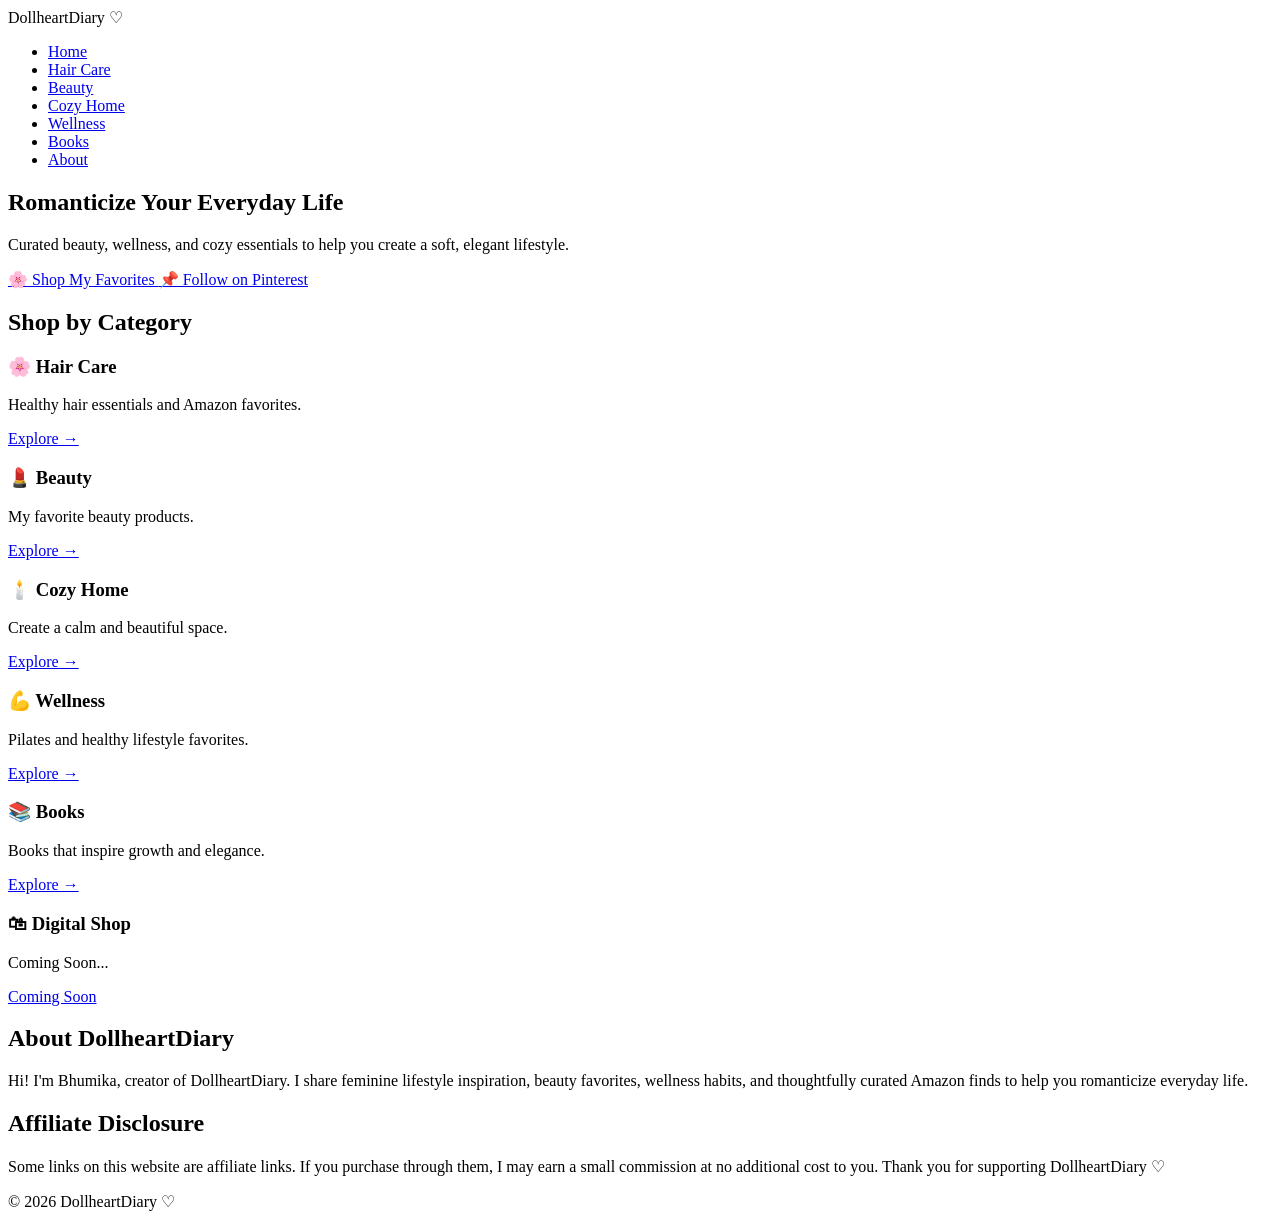
==== index.html @ 49caf3e5 "Add initial index.html for DollheartDiary website This is the initial commit of the index.html file," ====
<!DOCTYPE html>
<html lang="en">
<head>
<meta charset="UTF-8">
<meta name="viewport" content="width=device-width, initial-scale=1.0">

<title>DollheartDiary ♡ | Soft Beauty & Lifestyle</title>

<meta name="description" content="Romanticize your everyday life with soft beauty, wellness, cozy home inspiration, and carefully curated Amazon favorites.">

<link rel="preconnect" href="https://fonts.googleapis.com">
<link rel="preconnect" href="https://fonts.gstatic.com" crossorigin>

<link href="https://fonts.googleapis.com/css2?family=Playfair+Display:wght@500;600;700&family=Poppins:wght@300;400;500;600&display=swap" rel="stylesheet">

<link rel="stylesheet" href="style.css">
</head>

<body>

<header>

<nav class="navbar">

<div class="logo">
DollheartDiary ♡
</div>

<ul>

<li><a href="index.html">Home</a></li>

<li><a href="haircare.html">Hair Care</a></li>

<li><a href="beauty.html">Beauty</a></li>

<li><a href="cozyhome.html">Cozy Home</a></li>

<li><a href="wellness.html">Wellness</a></li>

<li><a href="books.html">Books</a></li>

<li><a href="about.html">About</a></li>

</ul>

</nav>

</header>

<section class="hero">

<div class="hero-content">

<h1>
Romanticize Your Everyday Life
</h1>

<p>

Curated beauty, wellness, and cozy essentials to help you create a soft, elegant lifestyle.

</p>

<div class="hero-buttons">

<a href="haircare.html" class="btn">

🌸 Shop My Favorites

</a>

<a href="https://www.pinterest.com/dollheartdiary/" class="btn-outline">

📌 Follow on Pinterest

</a>

</div>

</div>

</section>

<section class="categories">

<h2>

Shop by Category

</h2>

<div class="grid">

<div class="card">

<h3>🌸 Hair Care</h3>

<p>

Healthy hair essentials and Amazon favorites.

</p>

<a href="haircare.html">

Explore →

</a>

</div>

<div class="card">

<h3>💄 Beauty</h3>

<p>

My favorite beauty products.

</p>

<a href="beauty.html">

Explore →

</a>

</div>

<div class="card">

<h3>🕯️ Cozy Home</h3>

<p>

Create a calm and beautiful space.

</p>

<a href="cozyhome.html">

Explore →

</a>

</div>

<div class="card">

<h3>💪 Wellness</h3>

<p>

Pilates and healthy lifestyle favorites.

</p>

<a href="wellness.html">

Explore →

</a>

</div>

<div class="card">

<h3>📚 Books</h3>

<p>

Books that inspire growth and elegance.

</p>

<a href="books.html">

Explore →

</a>

</div>

<div class="card">

<h3>🛍 Digital Shop</h3>

<p>

Coming Soon...

</p>

<a href="#">

Coming Soon</a>

</div>

</div>

</section>

<section class="about">

<h2>
About DollheartDiary
</h2>

<p>

Hi! I'm Bhumika, creator of DollheartDiary.

I share feminine lifestyle inspiration, beauty favorites, wellness habits, and thoughtfully curated Amazon finds to help you romanticize everyday life.

</p>

</section>

<section class="affiliate">

<h2>

Affiliate Disclosure

</h2>

<p>

Some links on this website are affiliate links. If you purchase through them, I may earn a small commission at no additional cost to you. Thank you for supporting DollheartDiary ♡

</p>

</section>

<footer>

<p>

© 2026 DollheartDiary ♡

</p>

</footer>

<script src="script.js"></script>

</body>
  </html>
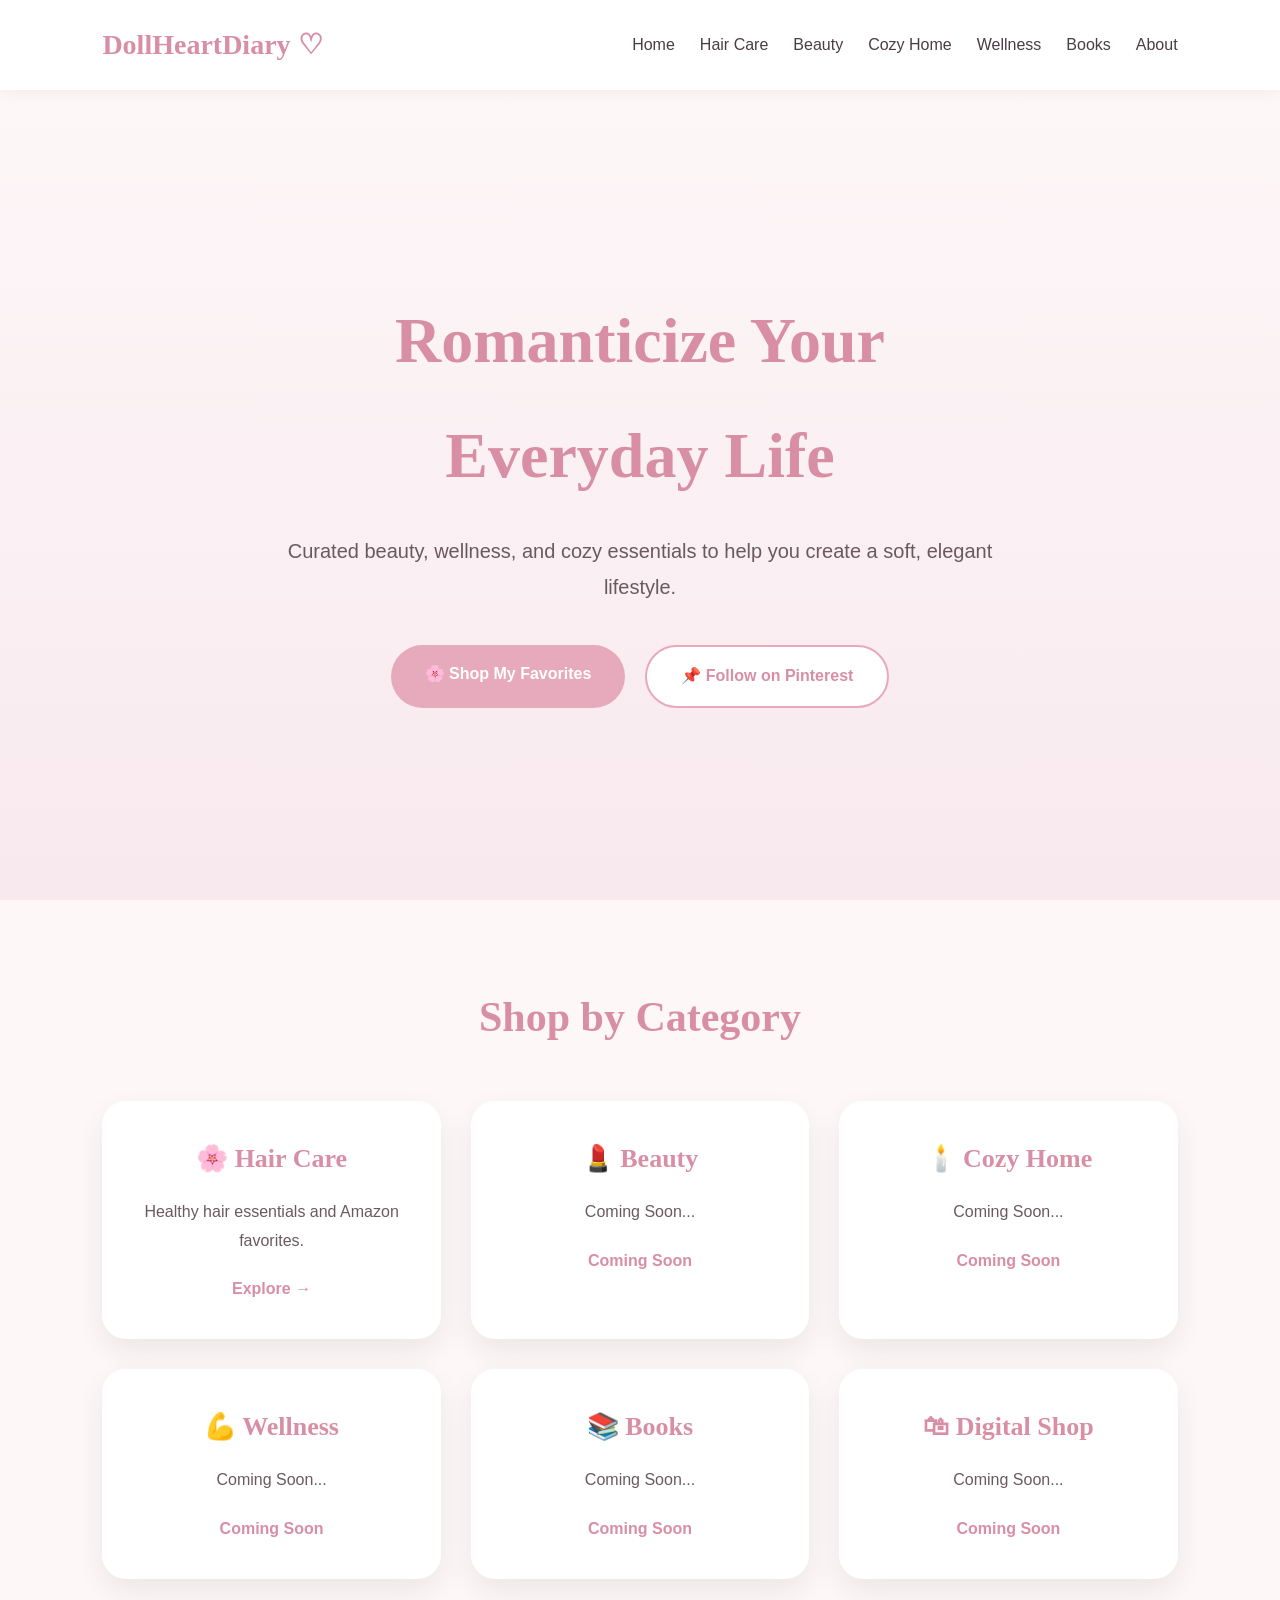
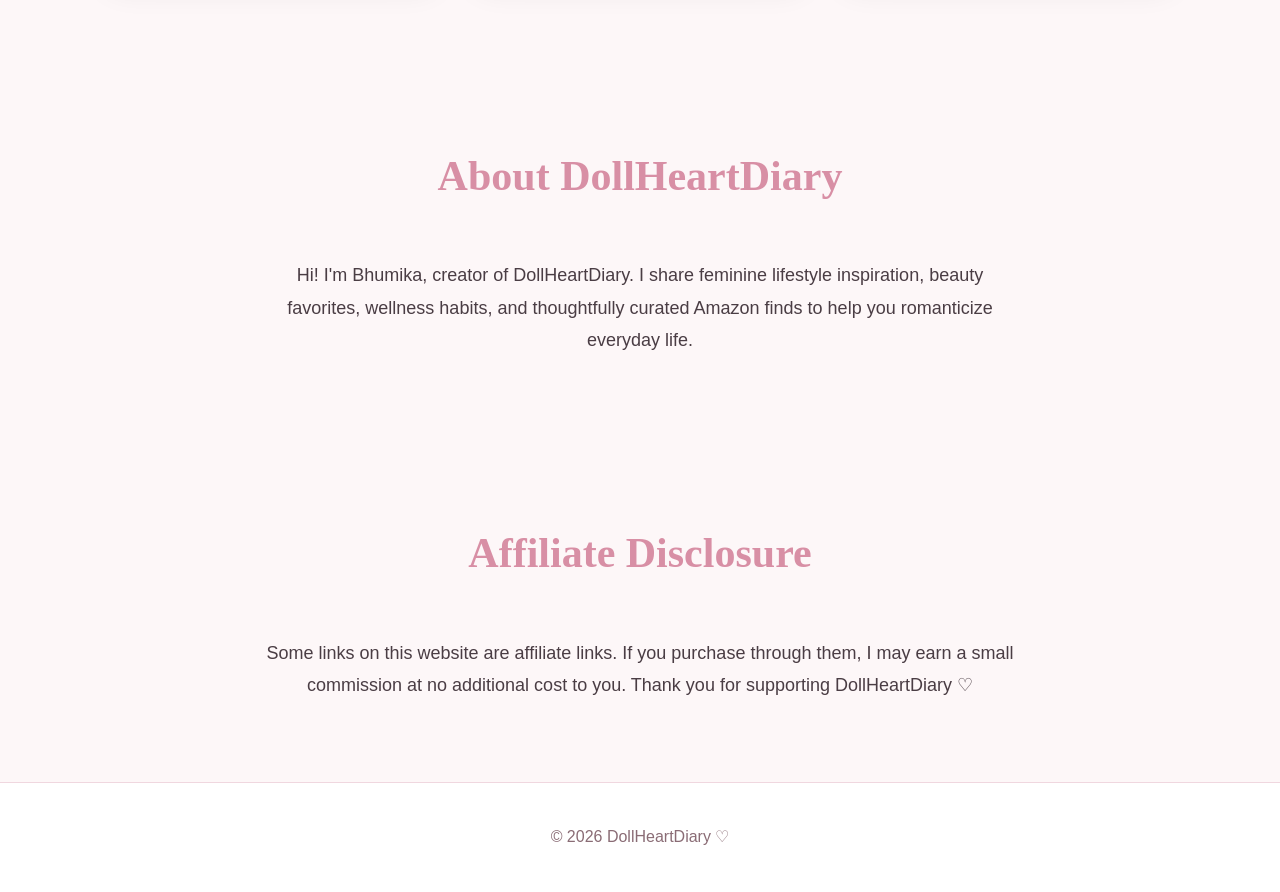
==== commit 51157a83: "Fix casing in title and update navigation links" ====
--- a/index.html
+++ b/index.html
@@ -4,7 +4,7 @@
 <meta charset="UTF-8">
 <meta name="viewport" content="width=device-width, initial-scale=1.0">
 
-<title>DollheartDiary ♡ | Soft Beauty & Lifestyle</title>
+<title>DollHeartDiary ♡ | Soft Beauty & Lifestyle</title>
 
 <meta name="description" content="Romanticize your everyday life with soft beauty, wellness, cozy home inspiration, and carefully curated Amazon favorites.">
 
@@ -23,25 +23,17 @@
 <nav class="navbar">
 
 <div class="logo">
-DollheartDiary ♡
+DollHeartDiary ♡
 </div>
 
 <ul>
-
 <li><a href="index.html">Home</a></li>
-
-<li><a href="haircare.html">Hair Care</a></li>
-
-<li><a href="beauty.html">Beauty</a></li>
-
-<li><a href="cozyhome.html">Cozy Home</a></li>
-
-<li><a href="wellness.html">Wellness</a></li>
-
-<li><a href="books.html">Books</a></li>
-
-<li><a href="about.html">About</a></li>
-
+<li><a href="hair-care.html">Hair Care</a></li>
+<li><a href="#">Beauty</a></li>
+<li><a href="#">Cozy Home</a></li>
+<li><a href="#">Wellness</a></li>
+<li><a href="#">Books</a></li>
+<li><a href="#">About</a></li>
 </ul>
 
 </nav>
@@ -52,28 +44,20 @@
 
 <div class="hero-content">
 
-<h1>
-Romanticize Your Everyday Life
-</h1>
+<h1>Romanticize Your Everyday Life</h1>
 
 <p>
-
 Curated beauty, wellness, and cozy essentials to help you create a soft, elegant lifestyle.
-
 </p>
 
 <div class="hero-buttons">
 
-<a href="haircare.html" class="btn">
-
+<a href="hair-care.html" class="btn">
 🌸 Shop My Favorites
-
 </a>
 
 <a href="https://www.pinterest.com/dollheartdiary/" class="btn-outline">
-
 📌 Follow on Pinterest
-
 </a>
 
 </div>
@@ -84,118 +68,44 @@
 
 <section class="categories">
 
-<h2>
-
-Shop by Category
-
-</h2>
+<h2>Shop by Category</h2>
 
 <div class="grid">
 
 <div class="card">
-
 <h3>🌸 Hair Care</h3>
-
-<p>
-
-Healthy hair essentials and Amazon favorites.
-
-</p>
-
-<a href="haircare.html">
-
-Explore →
-
-</a>
-
+<p>Healthy hair essentials and Amazon favorites.</p>
+<a href="hair-care.html">Explore →</a>
 </div>
 
 <div class="card">
-
 <h3>💄 Beauty</h3>
-
-<p>
-
-My favorite beauty products.
-
-</p>
-
-<a href="beauty.html">
-
-Explore →
-
-</a>
-
+<p>Coming Soon...</p>
+<a href="#">Coming Soon</a>
 </div>
 
 <div class="card">
-
 <h3>🕯️ Cozy Home</h3>
-
-<p>
-
-Create a calm and beautiful space.
-
-</p>
-
-<a href="cozyhome.html">
-
-Explore →
-
-</a>
-
+<p>Coming Soon...</p>
+<a href="#">Coming Soon</a>
 </div>
 
 <div class="card">
-
 <h3>💪 Wellness</h3>
-
-<p>
-
-Pilates and healthy lifestyle favorites.
-
-</p>
-
-<a href="wellness.html">
-
-Explore →
-
-</a>
-
+<p>Coming Soon...</p>
+<a href="#">Coming Soon</a>
 </div>
 
 <div class="card">
-
 <h3>📚 Books</h3>
-
-<p>
-
-Books that inspire growth and elegance.
-
-</p>
-
-<a href="books.html">
-
-Explore →
-
-</a>
-
+<p>Coming Soon...</p>
+<a href="#">Coming Soon</a>
 </div>
 
 <div class="card">
-
 <h3>🛍 Digital Shop</h3>
-
-<p>
-
-Coming Soon...
-
-</p>
-
-<a href="#">
-
-Coming Soon</a>
-
+<p>Coming Soon...</p>
+<a href="#">Coming Soon</a>
 </div>
 
 </div>
@@ -204,47 +114,30 @@
 
 <section class="about">
 
-<h2>
-About DollheartDiary
-</h2>
+<h2>About DollHeartDiary</h2>
 
 <p>
-
-Hi! I'm Bhumika, creator of DollheartDiary.
-
+Hi! I'm Bhumika, creator of DollHeartDiary.
 I share feminine lifestyle inspiration, beauty favorites, wellness habits, and thoughtfully curated Amazon finds to help you romanticize everyday life.
-
 </p>
 
 </section>
 
 <section class="affiliate">
 
-<h2>
-
-Affiliate Disclosure
-
-</h2>
+<h2>Affiliate Disclosure</h2>
 
 <p>
-
-Some links on this website are affiliate links. If you purchase through them, I may earn a small commission at no additional cost to you. Thank you for supporting DollheartDiary ♡
-
+Some links on this website are affiliate links. If you purchase through them, I may earn a small commission at no additional cost to you. Thank you for supporting DollHeartDiary ♡
 </p>
 
 </section>
 
 <footer>
 
-<p>
-
-© 2026 DollheartDiary ♡
-
-</p>
+<p>© 2026 DollHeartDiary ♡</p>
 
 </footer>
 
-<script src="script.js"></script>
-
 </body>
-  </html>
+</html>
--- a/style.css
+++ b/style.css
@@ -0,0 +1,233 @@
+/* ==========================
+   DollheartDiary ♡
+   Luxury Soft Pink Theme
+========================== */
+
+*{
+    margin:0;
+    padding:0;
+    box-sizing:border-box;
+}
+
+html{
+    scroll-behavior:smooth;
+}
+
+body{
+    font-family:'Poppins',sans-serif;
+    background:#FDF7F8;
+    color:#4A3D44;
+    line-height:1.8;
+}
+
+/* Navigation */
+
+.navbar{
+    display:flex;
+    justify-content:space-between;
+    align-items:center;
+    padding:20px 8%;
+    background:rgba(255,255,255,.9);
+    position:sticky;
+    top:0;
+    backdrop-filter:blur(12px);
+    box-shadow:0 2px 15px rgba(0,0,0,.05);
+    z-index:1000;
+}
+
+.logo{
+    font-family:'Playfair Display',serif;
+    font-size:28px;
+    color:#D88FA5;
+    font-weight:700;
+}
+
+.navbar ul{
+    display:flex;
+    gap:25px;
+    list-style:none;
+}
+
+.navbar a{
+    text-decoration:none;
+    color:#4A3D44;
+    font-weight:500;
+    transition:.3s;
+}
+
+.navbar a:hover{
+    color:#D88FA5;
+}
+
+/* Hero */
+
+.hero{
+    min-height:90vh;
+    display:flex;
+    justify-content:center;
+    align-items:center;
+    text-align:center;
+    padding:60px 20px;
+    background:linear-gradient(#FDF7F8,#F8E9EE);
+}
+
+.hero-content{
+    max-width:760px;
+}
+
+.hero h1{
+    font-family:'Playfair Display',serif;
+    font-size:64px;
+    color:#D88FA5;
+    margin-bottom:20px;
+}
+
+.hero p{
+    font-size:20px;
+    color:#6A5A60;
+    margin-bottom:40px;
+}
+
+/* Buttons */
+
+.hero-buttons{
+    display:flex;
+    justify-content:center;
+    gap:20px;
+    flex-wrap:wrap;
+}
+
+.btn,
+.btn-outline{
+    padding:15px 34px;
+    border-radius:50px;
+    text-decoration:none;
+    font-weight:600;
+    transition:.3s;
+}
+
+.btn{
+    background:#E7A9BC;
+    color:white;
+}
+
+.btn:hover{
+    background:#D88FA5;
+    transform:translateY(-3px);
+}
+
+.btn-outline{
+    border:2px solid #E7A9BC;
+    color:#D88FA5;
+    background:white;
+}
+
+.btn-outline:hover{
+    background:#FCEEF3;
+}
+
+/* Sections */
+
+section{
+    padding:80px 8%;
+}
+
+section h2{
+    text-align:center;
+    font-family:'Playfair Display',serif;
+    font-size:42px;
+    color:#D88FA5;
+    margin-bottom:45px;
+}
+
+/* Category Grid */
+
+.grid{
+    display:grid;
+    grid-template-columns:repeat(auto-fit,minmax(250px,1fr));
+    gap:30px;
+}
+
+.card{
+    background:white;
+    padding:35px;
+    border-radius:24px;
+    box-shadow:0 12px 30px rgba(0,0,0,.07);
+    transition:.35s;
+    text-align:center;
+}
+
+.card:hover{
+    transform:translateY(-8px);
+}
+
+.card h3{
+    font-size:26px;
+    margin-bottom:15px;
+    font-family:'Playfair Display',serif;
+    color:#D88FA5;
+}
+
+.card p{
+    margin-bottom:20px;
+    color:#6A5A60;
+}
+
+.card a{
+    text-decoration:none;
+    color:#D88FA5;
+    font-weight:600;
+}
+
+/* About */
+
+.about p,
+.affiliate p{
+    max-width:760px;
+    margin:auto;
+    text-align:center;
+    font-size:18px;
+}
+
+/* Footer */
+
+footer{
+    padding:40px;
+    text-align:center;
+    background:white;
+    color:#8A6C75;
+    border-top:1px solid #F0D7DF;
+}
+
+/* Responsive */
+
+@media(max-width:768px){
+
+.navbar{
+    flex-direction:column;
+    gap:18px;
+}
+
+.navbar ul{
+    flex-wrap:wrap;
+    justify-content:center;
+    gap:14px;
+}
+
+.hero h1{
+    font-size:42px;
+}
+
+.hero p{
+    font-size:17px;
+}
+
+section h2{
+    font-size:32px;
+}
+
+.logo{
+    font-size:24px;
+}
+
+}
